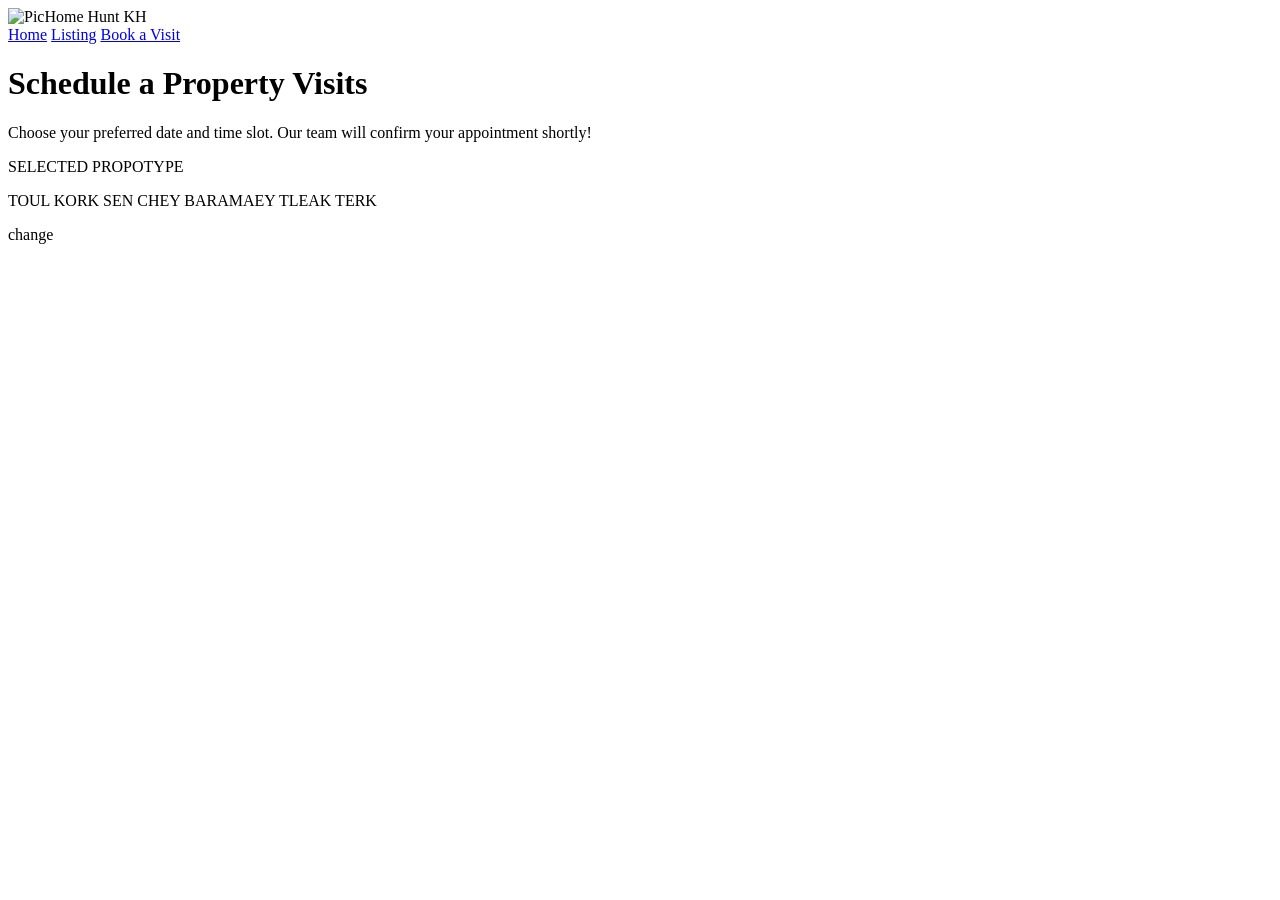
==== Page/book.html @ 619eb29c "Add booking page and footer" ====
<!DOCTYPE html>
<html lang="en">

<head>
    <meta charset="UTF-8">
    <meta name="viewport" content="width=device-width, initial-scale=1.0">
    <title>Document</title>
</head>

<body>
    <header>
        <div class="container">
            <div class="logo">
                <img src="" alt="Pic">Home Hunt KH
            </div>
            <div class="menu">
                <a href="#">Home</a>
                <a href="#">Listing</a>
                <a href="#">Book a Visit</a>
            </div>
            <div class="bt-icon">
                <div class="icon"></div>
                <div class="text"></div>
            </div>
        </div>
    </header>

    <main>
        <div class="text-box">
            <h1>Schedule a Property Visits</h1>
            <p>Choose your preferred date and time slot. Our team will confirm your appointment shortly!</p>
        </div>
        <div class="section">
            <div class="box">
                <div class="text">
                    <span>SELECTED PROPOTYPE</span>
                    <p>TOUL KORK SEN CHEY BARAMAEY TLEAK TERK</p>
                    <div class="button">change</div>
                </div>
            </div>
        </div>
    </main>
</body>

</html>
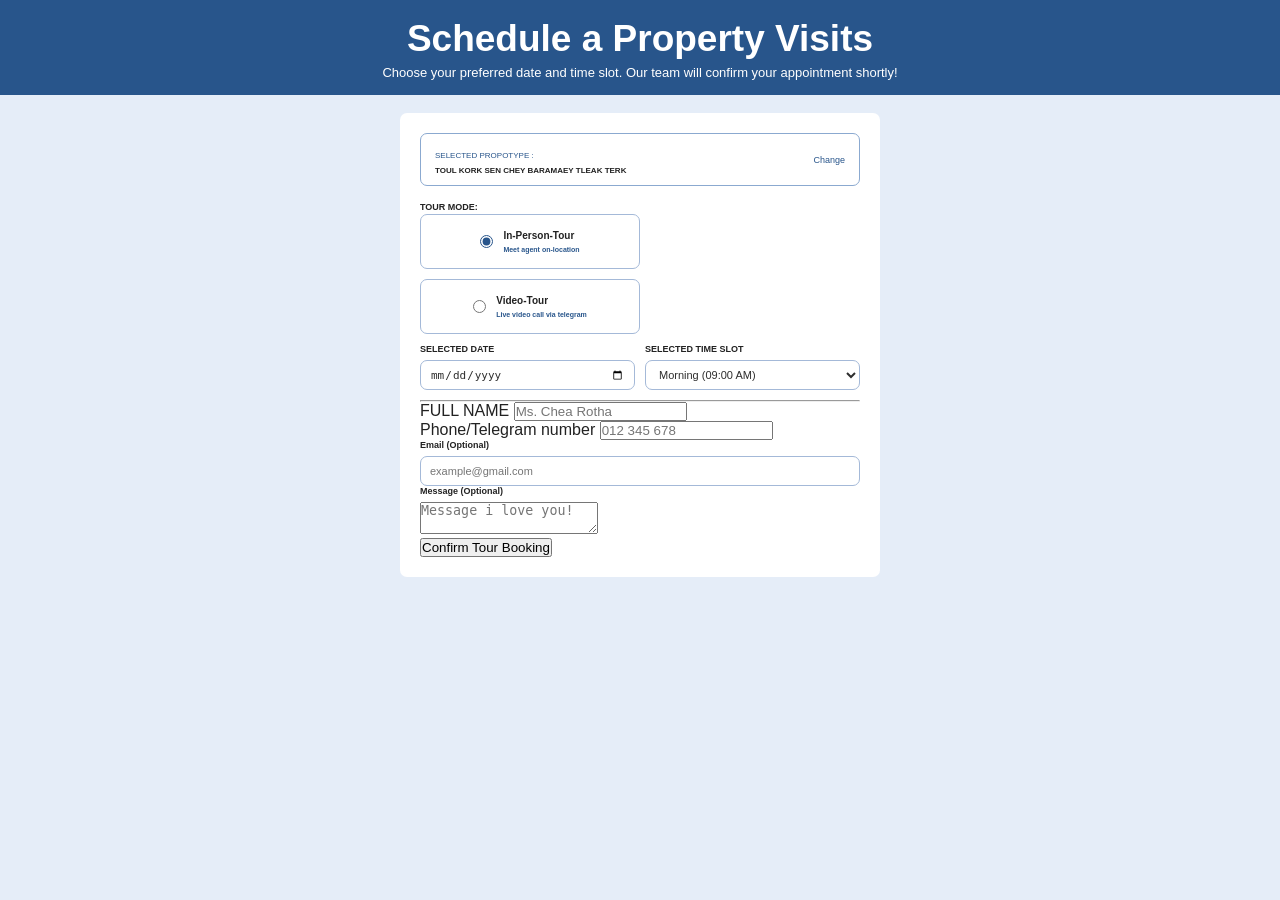
==== commit f3a6c8d5: "add footer and book a visit" ====
--- a/Page/book.html
+++ b/Page/book.html
@@ -4,43 +4,153 @@
 <head>
     <meta charset="UTF-8">
     <meta name="viewport" content="width=device-width, initial-scale=1.0">
-    <title>Document</title>
+    <title>Book a Visit</title>
+    <link rel="stylesheet" href="book.css">
 </head>
 
 <body>
-    <header>
-        <div class="container">
-            <div class="logo">
-                <img src="" alt="Pic">Home Hunt KH
-            </div>
-            <div class="menu">
-                <a href="#">Home</a>
-                <a href="#">Listing</a>
-                <a href="#">Book a Visit</a>
-            </div>
-            <div class="bt-icon">
-                <div class="icon"></div>
-                <div class="text"></div>
-            </div>
-        </div>
-    </header>
 
-    <main>
-        <div class="text-box">
+
+    <main-section>
+
+        <div class="book-visit">
+
+
             <h1>Schedule a Property Visits</h1>
             <p>Choose your preferred date and time slot. Our team will confirm your appointment shortly!</p>
+
         </div>
-        <div class="section">
-            <div class="box">
-                <div class="text">
-                    <span>SELECTED PROPOTYPE</span>
-                    <p>TOUL KORK SEN CHEY BARAMAEY TLEAK TERK</p>
-                    <div class="button">change</div>
+
+        <main class="booking-container">
+
+            <form class="booking-form">
+
+                
+
+                <div class="property-box">
+
+                    <span>SELECTED PROPOTYPE :</span>
+                    <h4>TOUL KORK SEN CHEY BARAMAEY TLEAK TERK</h4>
+
+                    <a href="#">Change</a>
                 </div>
+
+                <div class="section">
+
+                    <label class"section-title">TOUR MODE:</label>
+
+                    <div class="tour-options">
+
+                        <label class="tour-card">
+
+                            <input type="radio" name="tour-mode" value="in-person" checked>
+
+                            <div>
+                                <span>In-Person-Tour</span>
+                                <small>Meet agent on-location</small>
+                            </div>
+
+                        </label>
+
+                        <label class="tour-card">
+                            <input type="radio" name="tour" value="video">
+
+                            <div>
+
+                                <span>Video-Tour</span>
+                                <small>Live video call via telegram</small>
+
+                            </div>
+                        </label>
+
+                    </div>
+
+                </div>
+
+              
+
+                <div class="date-time">
+
+                    <div class="input-group">
+                        <label>SELECTED DATE</label>
+                        <input type="date" name="date" required>
+                    </div>
+
+                    <div class="input-group">
+                        <label>SELECTED TIME SLOT</label>
+
+                        <select name="time" required>
+                            <option value="09:00">Morning (09:00 AM)</option>
+                            <option value="10:00">Morning (10:00 AM)</option>
+                            <option value="14:00">Afternoon (02:00 PM)</option>
+                            <option value="15:00">Afternoon (03:00 PM)</option>
+                            <option value="17:00">Evening (05:00 PM)</option>
+                        </select>
+                    </div>
+
+                </div>
+
+                <hr>
+
+               
+
+                <div class="full-name">
+
+                    <label>FULL NAME</label>
+                    <input 
+                    type="text" 
+                    name="full-name" 
+                    placeholder="Ms. Chea Rotha" 
+                    required>
+
+                </div>
+
+               
+                <div class="contact-input">
+
+                    <div class="phone-phone">
+
+                        <label>Phone/Telegram number</label>
+                        <input 
+                        type="tel" 
+                        name="phone" 
+                        placeholder="012 345 678" 
+                        required>
+
+                    </div>
+                </div>
+
+                <div class="input-group">
+                    <label>Email (Optional)</label>
+                    <input 
+                    type="email"
+                    name="email" 
+                    placeholder="example@gmail.com">
+                </div>
+
+                
+            <div class="input-group full-width">
+                <label>Message (Optional)</label>
+
+                <textarea
+                    name="message"
+                    placeholder="Message i love you!"></textarea>
             </div>
-        </div>
-    </main>
+
+          
+
+            <button type="submit" class="submit-btn">
+                <i class="fa-regular fa-paper-plane"></i>
+                Confirm Tour Booking
+            </button>
+
+
+            </form>
+        </main>
+
+
+    </main-section>
+
 </body>
 
-</html> 
-
+</html>
--- a/Page/book.css
+++ b/Page/book.css
@@ -0,0 +1,130 @@
+*{
+    margin: 0;
+    padding: 0;
+    box-sizing: border-box;
+}
+body{
+    font-family: 'Arial', sans-serif;
+    background-color: #E5EDF8;
+    color: #222;
+}
+.book-visit{
+    background-color: #28558B;
+    color: white;
+    text-align: center;
+    padding: 18px 15px 15px;
+}
+.book-visit h1{
+    font-size: 37px;
+    font-weight: 600;
+    margin-bottom: 5px;
+}
+.book-visit p{
+    font-size: 13px; 
+}
+.booking-container{
+   width: 100%;
+    padding: 18px 15px;
+    display: flex;
+    justify-content: center;
+}
+.booking-form{
+    width: 100%;
+    max-width: 480px;
+    background-color: white;
+    padding: 20px;
+    border-radius: 7px;
+}
+
+
+.property-box{
+    border: 1px solid #8BA9D0;
+    border-radius: 7px;
+    padding: 10px 14px;
+    margin-bottom: 10px;
+}
+.property-box span{
+    font-size: 8px;
+    color: #28558B;
+}
+.property-box h4{
+    font-size: 8px;
+    margin-top: 4px;
+    font-weight: 600;
+}
+.property-box a{
+    color: #28558B;
+    font-size: 9px;
+    text-decoration: none;
+    float: right;
+    margin-top: -20px;
+}
+.section label{
+    font-size: 9px;
+    font-weight: 600;
+    margin-bottom: 10px;
+}
+.input-group label{
+    display: block;
+    font-size: 9px;
+    font-weight: 600;
+    margin-bottom: 6px;
+}
+.tour-option{
+    display: flex;
+    gap: 8px;
+    width: 100%;
+}
+.tour-card{
+    flex: 1;
+    width:50%;
+    padding: 15px 10px;
+    border: 1px solid #A4B9D8;
+    border-radius: 7px;
+    display: flex;
+    justify-content: center;
+    align-items: center;
+    gap: 10px;
+    cursor: pointer;
+}
+.tour-card input{
+    accent-color: #28558B;
+    cursor: pointer;
+}
+.tour-card div{
+    display: flex;
+    flex-direction: column;
+    gap: 3px;  
+}
+.tour-card span{
+    display: block;
+    font-size: 10px;
+}
+.tour-card small{
+    display: block;
+    font-size: 7px;
+    color: #28558B;
+    margin-top: 2px;
+}
+.date-time{
+    display: flex;
+    gap: 10px;
+    margin-bottom: 10px;
+}
+.input-group{
+    width: 100%;
+}
+.input-group input,
+.input-group select{
+    width: 100%;
+    height: 30px;
+    padding: 6px 10px;
+    border: 1px solid #A4B9D8;
+    border-radius: 7px;
+    font-size: 11px;
+    padding: 5px 9px;
+    color:#2E2E2E;
+    outline: none;
+    background-color: white;
+}
+
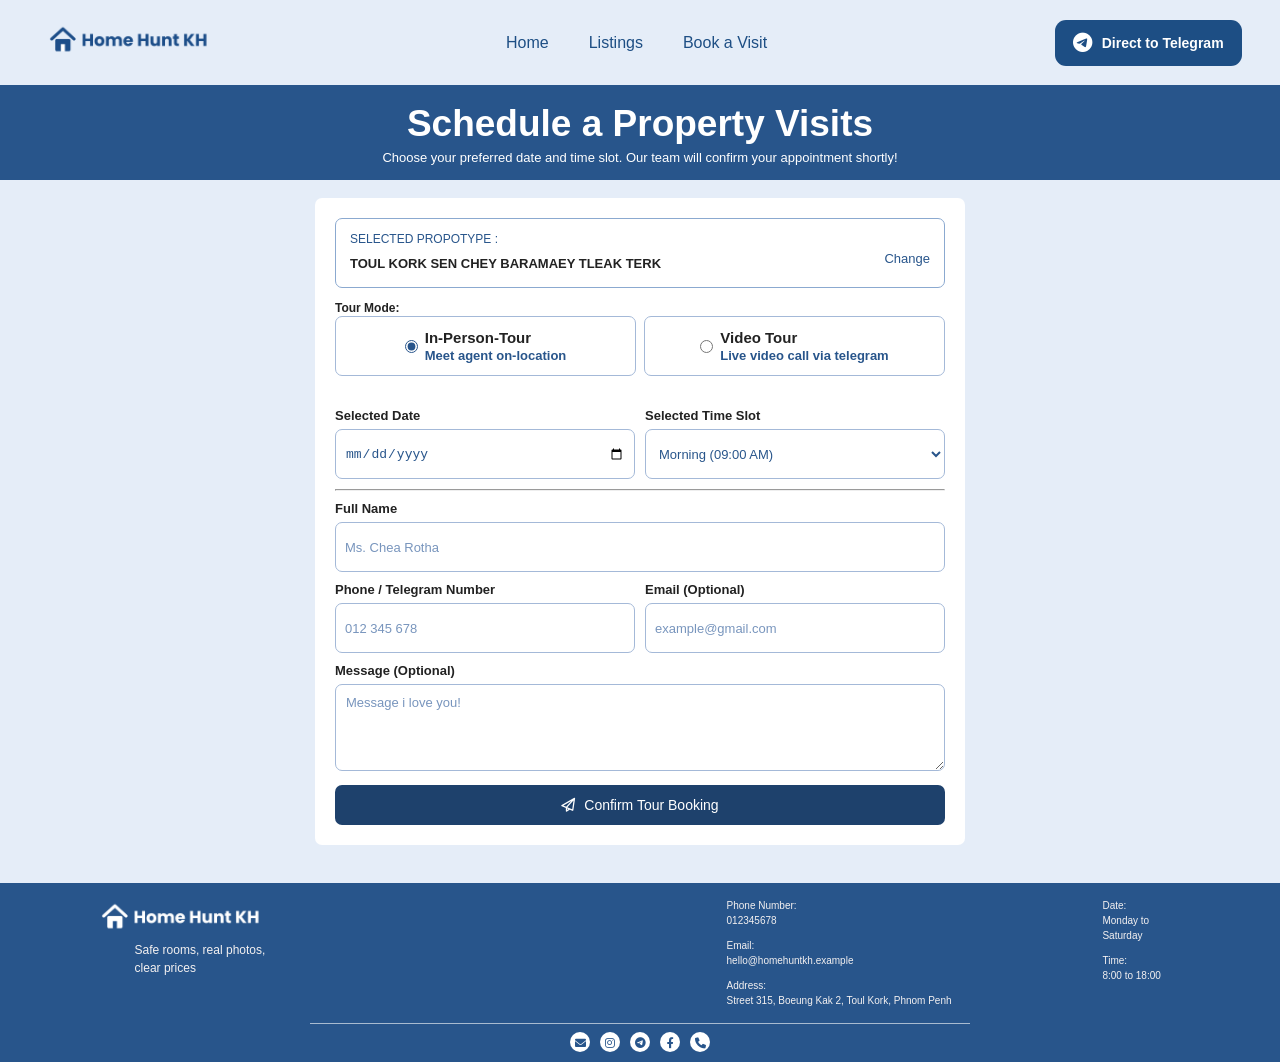
==== commit de8b2ed0: "update details and text" ====
--- a/Page/book.html
+++ b/Page/book.html
@@ -5,13 +5,39 @@
     <meta charset="UTF-8">
     <meta name="viewport" content="width=device-width, initial-scale=1.0">
     <title>Book a Visit</title>
+    
     <link rel="stylesheet" href="book.css">
+
+     <link rel="stylesheet" href="https://cdnjs.cloudflare.com/ajax/libs/font-awesome/6.7.2/css/all.min.css">
+
+    <link rel="stylesheet" href="https://cdnjs.cloudflare.com/ajax/libs/font-awesome/6.0.0/css/all.min.css">
+    
 </head>
+</head>
 
 <body>
-
-
-    <main-section>
+    <!--Header-->
+
+    <header class="header">
+        <a href="#" class="Logo">
+            <img src="/page/team-1-ocean-blue/logo.png" alt="Logo" class="logo">
+        </a>
+
+        <nav class="nav-bar">
+            <a href="#">Home</a>
+            <a href="#">Listings</a>
+            <a href="#">Book a Visit</a>
+        </nav>
+
+        <a href="https://t.me/khuon_sambo009" class="telegram-btn" target="_blank">
+            <i class="fa-brands fa-telegram"></i>
+            <span class="texttlg">Direct to Telegram</span>
+        </a>
+    </header>
+
+    <!--Main Section-->
+
+    <div class="container">
 
         <div class="book-visit">
 
@@ -25,7 +51,7 @@
 
             <form class="booking-form">
 
-                
+
 
                 <div class="property-box">
 
@@ -37,29 +63,25 @@
 
                 <div class="section">
 
-                    <label class"section-title">TOUR MODE:</label>
+                    <label class"section-title">Tour Mode:</label>
 
                     <div class="tour-options">
 
                         <label class="tour-card">
-
-                            <input type="radio" name="tour-mode" value="in-person" checked>
+                            <input type="radio" name="tour" value="in-person" checked>
 
                             <div>
                                 <span>In-Person-Tour</span>
                                 <small>Meet agent on-location</small>
                             </div>
-
                         </label>
 
                         <label class="tour-card">
                             <input type="radio" name="tour" value="video">
 
                             <div>
-
-                                <span>Video-Tour</span>
+                                <span>Video Tour</span>
                                 <small>Live video call via telegram</small>
-
                             </div>
                         </label>
 
@@ -67,17 +89,17 @@
 
                 </div>
 
-              
+
 
                 <div class="date-time">
 
                     <div class="input-group">
-                        <label>SELECTED DATE</label>
+                        <label>Selected Date</label>
                         <input type="date" name="date" required>
                     </div>
 
                     <div class="input-group">
-                        <label>SELECTED TIME SLOT</label>
+                        <label>Selected Time Slot</label>
 
                         <select name="time" required>
                             <option value="09:00">Morning (09:00 AM)</option>
@@ -92,64 +114,134 @@
 
                 <hr>
 
-               
-
-                <div class="full-name">
-
-                    <label>FULL NAME</label>
-                    <input 
-                    type="text" 
-                    name="full-name" 
-                    placeholder="Ms. Chea Rotha" 
-                    required>
-
-                </div>
-
-               
-                <div class="contact-input">
-
-                    <div class="phone-phone">
-
-                        <label>Phone/Telegram number</label>
-                        <input 
-                        type="tel" 
-                        name="phone" 
-                        placeholder="012 345 678" 
-                        required>
-
-                    </div>
-                </div>
+
 
                 <div class="input-group">
-                    <label>Email (Optional)</label>
-                    <input 
-                    type="email"
-                    name="email" 
-                    placeholder="example@gmail.com">
-                </div>
-
-                
-            <div class="input-group full-width">
-                <label>Message (Optional)</label>
-
-                <textarea
-                    name="message"
-                    placeholder="Message i love you!"></textarea>
+
+                    <label>Full Name</label>
+                    <input type="text" name="fullname" placeholder="Ms. Chea Rotha" required>
+                </div>
+
+
+
+                <div class="contact-inputs">
+
+                    <div class="input-group">
+                        <label>Phone / Telegram Number</label>
+                        <input type="tel" name="phone" placeholder="012 345 678" required>
+                    </div>
+
+                    <div class="input-group">
+                        <label>Email (Optional)</label>
+                        <input type="email" name="email" placeholder="example@gmail.com">
+                    </div>
+
+                </div>
+
+
+                <div class="input-group full-width">
+                    <label>Message (Optional)</label>
+
+                    <textarea name="message" placeholder="Message i love you!"></textarea>
+                </div>
+
+
+                <button type="submit" class="submit-btn">
+                    <i class="fa-regular fa-paper-plane"></i>
+                    Confirm Tour Booking
+                </button>
+
+
+            </form>
+
+
+   </div>
+
+    <!--Footer-->
+
+    <footer class="footer">
+
+
+        <div class="footer-container">
+
+
+            <div class="footer-brand">
+
+                <img src="/Page/logo-white.png" alt="Home Hunt KH Logo" class="logo">
+
+                <p class="slogan">
+                    Safe rooms, real photos,<br>
+                    clear prices
+                </p>
+
             </div>
 
-          
-
-            <button type="submit" class="submit-btn">
-                <i class="fa-regular fa-paper-plane"></i>
-                Confirm Tour Booking
-            </button>
-
-
-            </form>
-        </main>
-
-
-    </main-section>
+
+            <div class="footer-contact">
+
+                <div class="footer-item">
+                    <p class="title">Phone Number:</p>
+                    <p>012345678</p>
+                </div>
+
+                <div class="footer-item">
+                    <p class="title">Email:</p>
+                    <p>hello@homehuntkh.example</p>
+                </div>
+
+                <div class="footer-item">
+                    <p class="title">Address:</p>
+                    <p>Street 315, Boeung Kak 2, Toul Kork, Phnom Penh</p>
+                </div>
+
+            </div>
+
+
+            <div class="footer-schedule">
+
+                <div class="footer-item">
+                    <p class="title">Date:</p>
+                    <p>Monday to<br>Saturday</p>
+                </div>
+
+                <div class="footer-item">
+                    <p class="title">Time:</p>
+                    <p>8:00 to 18:00</p>
+                </div>
+
+            </div>
+
+        </div>
+
+
+        <div class="footer-divider"></div>
+
+
+        <div class="footer-social">
+
+            <a href="mailto:hello@homehuntkh.example" aria-label="Email">
+                <i class="fa-solid fa-envelope"></i>
+            </a>
+
+            <a href="#" aria-label="Instagram">
+                <i class="fa-brands fa-instagram"></i>
+            </a>
+
+            <a href="#" aria-label="Telegram">
+                <i class="fa-brands fa-telegram"></i>
+            </a>
+
+            <a href="#" aria-label="Facebook">
+                <i class="fa-brands fa-facebook-f"></i>
+            </a>
+
+            <a href="tel:012345678" aria-label="Phone">
+                <i class="fa-solid fa-phone"></i>
+            </a>
+
+        </div>
+
+    </footer>
 
 </body>
 
--- a/Page/book.css
+++ b/Page/book.css
@@ -8,6 +8,61 @@
     background-color: #E5EDF8;
     color: #222;
 }
+
+/*Header*/
+
+.header{
+    justify-content: space-between;
+    display: flex;
+    align-items: center;
+    width: 100%;
+    height: 85px;
+    padding: 0 3%;
+}
+img{
+    width: 200px;
+    height: 50px;
+    object-fit: contain;
+}
+.nav-bar{
+    display: flex;
+    align-items: center;
+    gap: 40px;
+}
+.nav-bar a{
+    text-decoration: none;
+    color: #1D4E84;
+}
+.nav-bar a:hover{
+    color: #2600ff;
+    text-decoration: underline ;
+    text-underline-offset: 8px;
+    
+}
+.telegram-btn{
+    display: flex;
+    align-items: center;
+    justify-content: center;
+    gap: 10px;
+
+    background-color: #1D4E84;
+    color: white;
+    text-decoration: none;
+
+    padding: 13px 18px;
+    border-radius: 11px;
+
+    font-size: 14px;
+    font-weight: bold;
+    transition: 0.3s;
+}
+.telegram-btn i{
+    display: flex;
+    align-items: center;
+    font-size: 20px;
+}
+/*Main Section*/
+
 .book-visit{
     background-color: #28558B;
     color: white;
@@ -23,14 +78,14 @@
     font-size: 13px; 
 }
 .booking-container{
-   width: 100%;
-    padding: 18px 15px;
+    width: 100%;
+    padding: 18px 0;
     display: flex;
     justify-content: center;
 }
 .booking-form{
-    width: 100%;
-    max-width: 480px;
+    width: 650px;
+    height: auto;
     background-color: white;
     padding: 20px;
     border-radius: 7px;
@@ -38,74 +93,77 @@
 
 
 .property-box{
+    height: 70px;
     border: 1px solid #8BA9D0;
     border-radius: 7px;
     padding: 10px 14px;
     margin-bottom: 10px;
 }
 .property-box span{
-    font-size: 8px;
+    font-size: 12px;
     color: #28558B;
 }
 .property-box h4{
-    font-size: 8px;
-    margin-top: 4px;
+    font-size: 13px;
+    margin-top: 9px;
     font-weight: 600;
 }
 .property-box a{
     color: #28558B;
-    font-size: 9px;
+    font-size: 13px;
     text-decoration: none;
     float: right;
     margin-top: -20px;
 }
 .section label{
-    font-size: 9px;
+    font-size: 12px;
     font-weight: 600;
     margin-bottom: 10px;
 }
+
 .input-group label{
     display: block;
-    font-size: 9px;
+    font-size: 13px;
+    margin-top: 10px;
     font-weight: 600;
     margin-bottom: 6px;
 }
-.tour-option{
+
+.tour-options {
     display: flex;
     gap: 8px;
-    width: 100%;
-}
-.tour-card{
-    flex: 1;
-    width:50%;
-    padding: 15px 10px;
+    margin-bottom: 12px;
+}
+
+.tour-card {
+    width: 50%;
+    height: 60px;
     border: 1px solid #A4B9D8;
     border-radius: 7px;
     display: flex;
-    justify-content: center;
-    align-items: center;
-    gap: 10px;
+    align-items: center;
+    justify-content: center;
+    gap: 7px;
     cursor: pointer;
 }
-.tour-card input{
+
+.tour-card input {
     accent-color: #28558B;
     cursor: pointer;
 }
-.tour-card div{
-    display: flex;
-    flex-direction: column;
-    gap: 3px;  
-}
-.tour-card span{
+
+.tour-card span {
     display: block;
-    font-size: 10px;
-}
-.tour-card small{
+    font-size: 15px;
+}
+
+.tour-card small {
     display: block;
-    font-size: 7px;
+    font-size: 13px;
     color: #28558B;
     margin-top: 2px;
 }
+
 .date-time{
     display: flex;
     gap: 10px;
@@ -117,14 +175,203 @@
 .input-group input,
 .input-group select{
     width: 100%;
-    height: 30px;
+    height: 50px;
     padding: 6px 10px;
     border: 1px solid #A4B9D8;
     border-radius: 7px;
-    font-size: 11px;
+    font-size: 13px;
+    color:#28558B;
     padding: 5px 9px;
-    color:#2E2E2E;
     outline: none;
     background-color: white;
 }
 
+.contact-inputs{
+    display: flex;
+    gap: 10px;
+    margin-bottom: 10px;
+}
+
+
+.input-group textarea{
+    width: 100%;
+    height: 87px;
+    border: 1px solid #A4B9D8;
+    border-radius: 7px;
+    padding: 10px;
+    font-family: Arial, sans-serif;
+    font-size: 13px;
+    resize: vertical;
+    outline: none;
+}
+
+.input-group textarea::placeholder,
+.input-group input::placeholder {
+    color: #7895BD;
+}
+
+.submit-btn {
+    width: 100%;
+    height: 40px;
+    background-color: #1E416C;
+    color: white;
+    border: none;
+    border-radius: 7px;
+    font-size: 14px;
+    cursor: pointer;
+    transition: 0.3s;
+    margin-top: 10px;
+}
+
+.submit-btn i {
+    margin-right: 5px;
+}
+
+.submit-btn:hover {
+    background-color: #28558B;
+}
+
+
+@media (max-width: 480px) {
+
+    .header h1 {
+        font-size: 22px;
+    }
+
+    .header p {
+        font-size: 11px;
+    }
+
+    .booking-container {
+        padding: 15px 10px;
+    }
+
+    .booking-form {
+        padding: 15px;
+    }
+
+    .contact-inputs {
+        flex-direction: column;
+        gap: 10px;
+    }
+
+}
+.container{
+    width: 100%;
+    height: auto;
+    background-color: #E5EDF8;
+    padding-bottom: 20px;
+}
+
+/*Footer*/
+
+*{
+    margin: 0;
+    padding: 0;
+    box-sizing: border-box;
+}
+.footer{
+    width: 100%;
+    background-color: #28558B;
+    color: rgb(244, 241, 241);
+    font-family: 'Arial', sans-serif;
+    padding: 15px 7% 10px;
+}
+.footer-container{
+    display: grid;
+    grid-template-columns: 2fr 1.4fr 0.7fr;
+    gap: 0;
+    align-items: start;
+}
+.footer-brand{
+    width: 100%;
+}
+.logo{
+    display: block;
+    width: 180px;
+    height: auto;
+    object-fit: contain;
+    margin-bottom: 5px;
+}
+.slogan{
+    font-size: 12px;
+    line-height: 1.5;
+    margin-left: 45px;  
+}
+.footer-contact,
+.footer-schedule{
+    min-width: 0;
+    margin-left: 100px;
+}
+.footer-item{
+    margin-bottom: 10px;
+}
+.footer-item p{
+    font-size: 10px;
+    line-height: 1.5;
+    overflow-wrap: anywhere;
+}
+.footer-item .title{
+    font-weight: normal;
+}
+.footer-divider{
+    width:60%;
+    height: 1px;
+    background-color: rgba(255, 255, 255, 0.6);
+    margin: 5px auto 8px;
+}
+.footer-social{
+    display: flex;
+    justify-content: center;
+    align-items: center;
+    gap: 10px;
+}
+.footer-social a{
+    display:flex;
+    justify-content: center;
+    align-items: center;
+
+    width: 20px;
+    height: 20px;
+
+    border-radius: 50%;
+    background-color: white;
+    color: #28558B;
+
+    text-decoration: none;
+    font-size: 11px;
+    transition: 0.3s
+}
+.footer-social a:hover{
+    background-color:#d8e8fa;
+    transform: translateY(-2px);
+}
+@media (max-width: 768px){
+      footer{
+        padding: 20px;
+      }
+      .footer-container{
+        grid-template-columns: 1fr;
+        gap: 15px;
+      }
+      .footer-brand{
+        grid-column: auto;
+      }
+      .logo{
+        width: 160px;
+      }
+      .slogan{
+        font-size: 12px;
+      }
+      .footer-item a{
+        font-size: 12px;
+      }
+      .footer-social{
+        gap: 15px;
+      }
+      .footer-social a{
+        width: 28px;
+        height: 28px;
+        font-size: 14px;
+      }
+}
